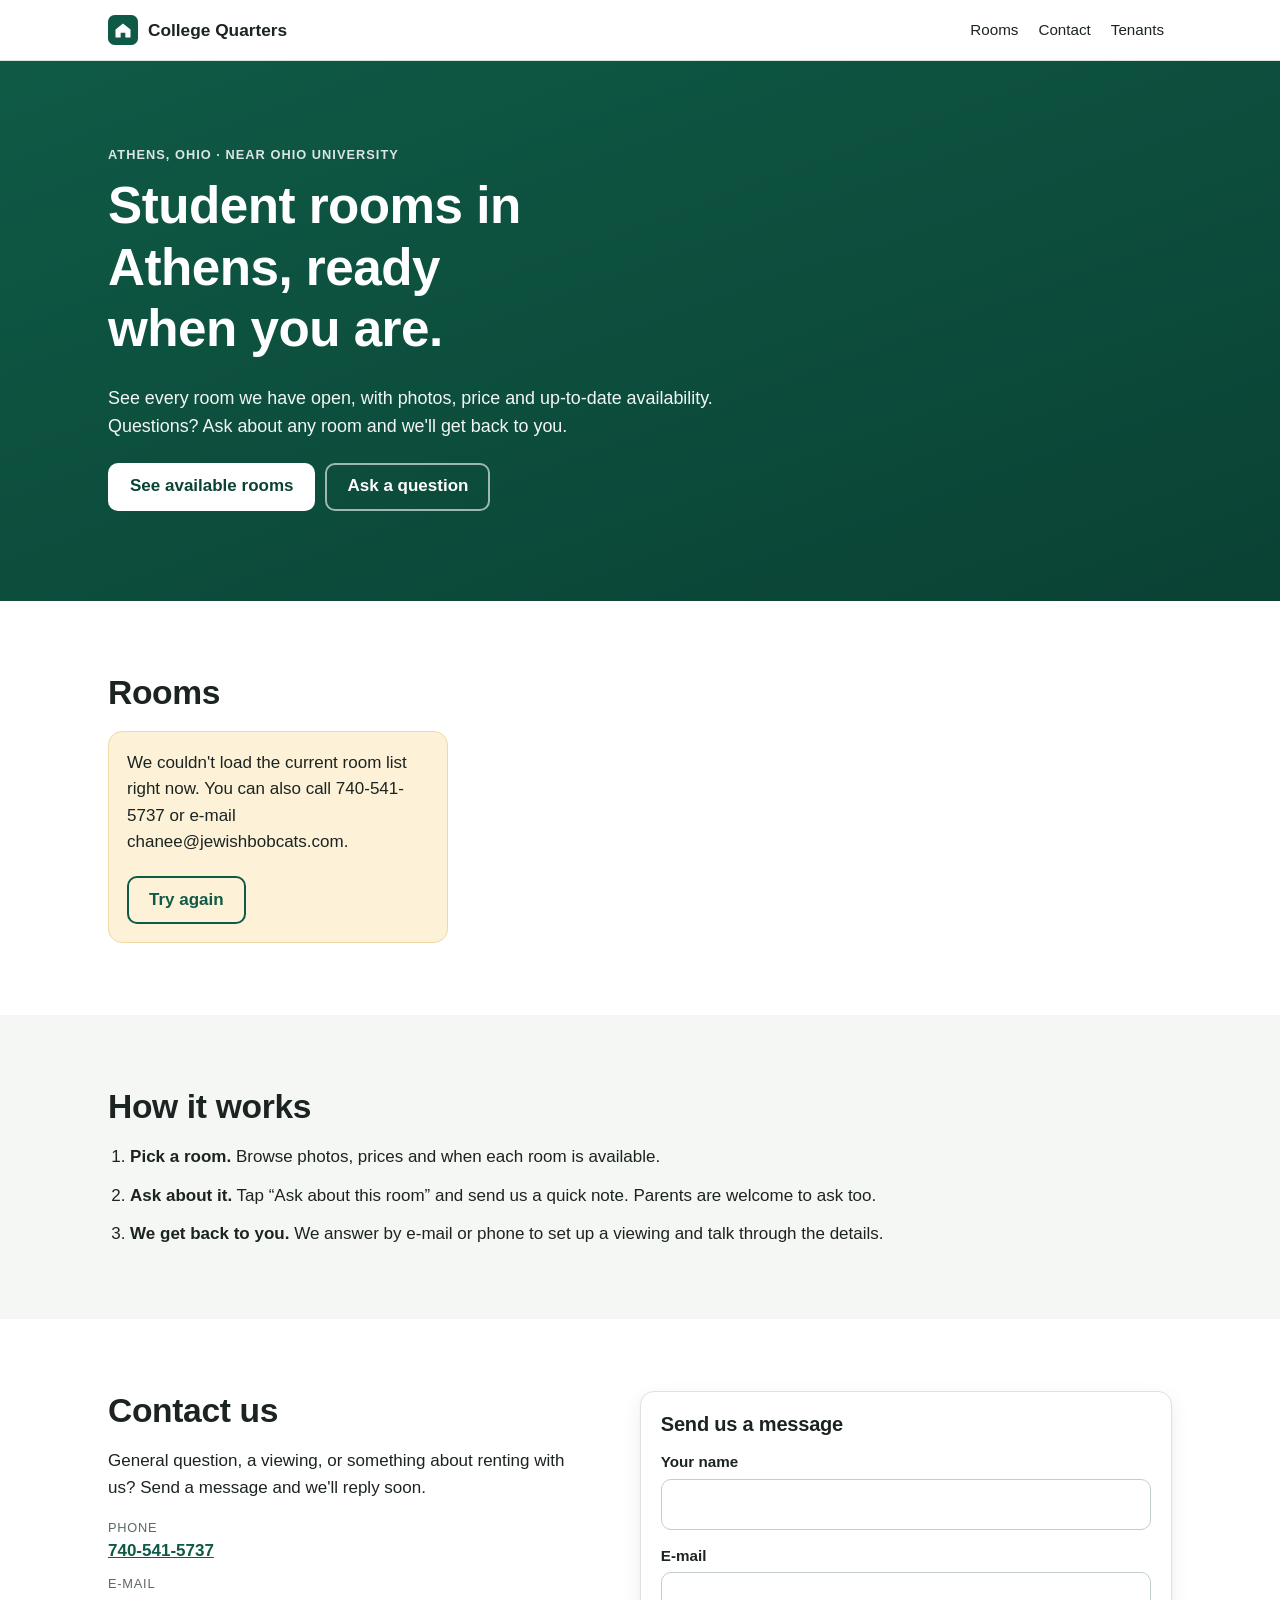
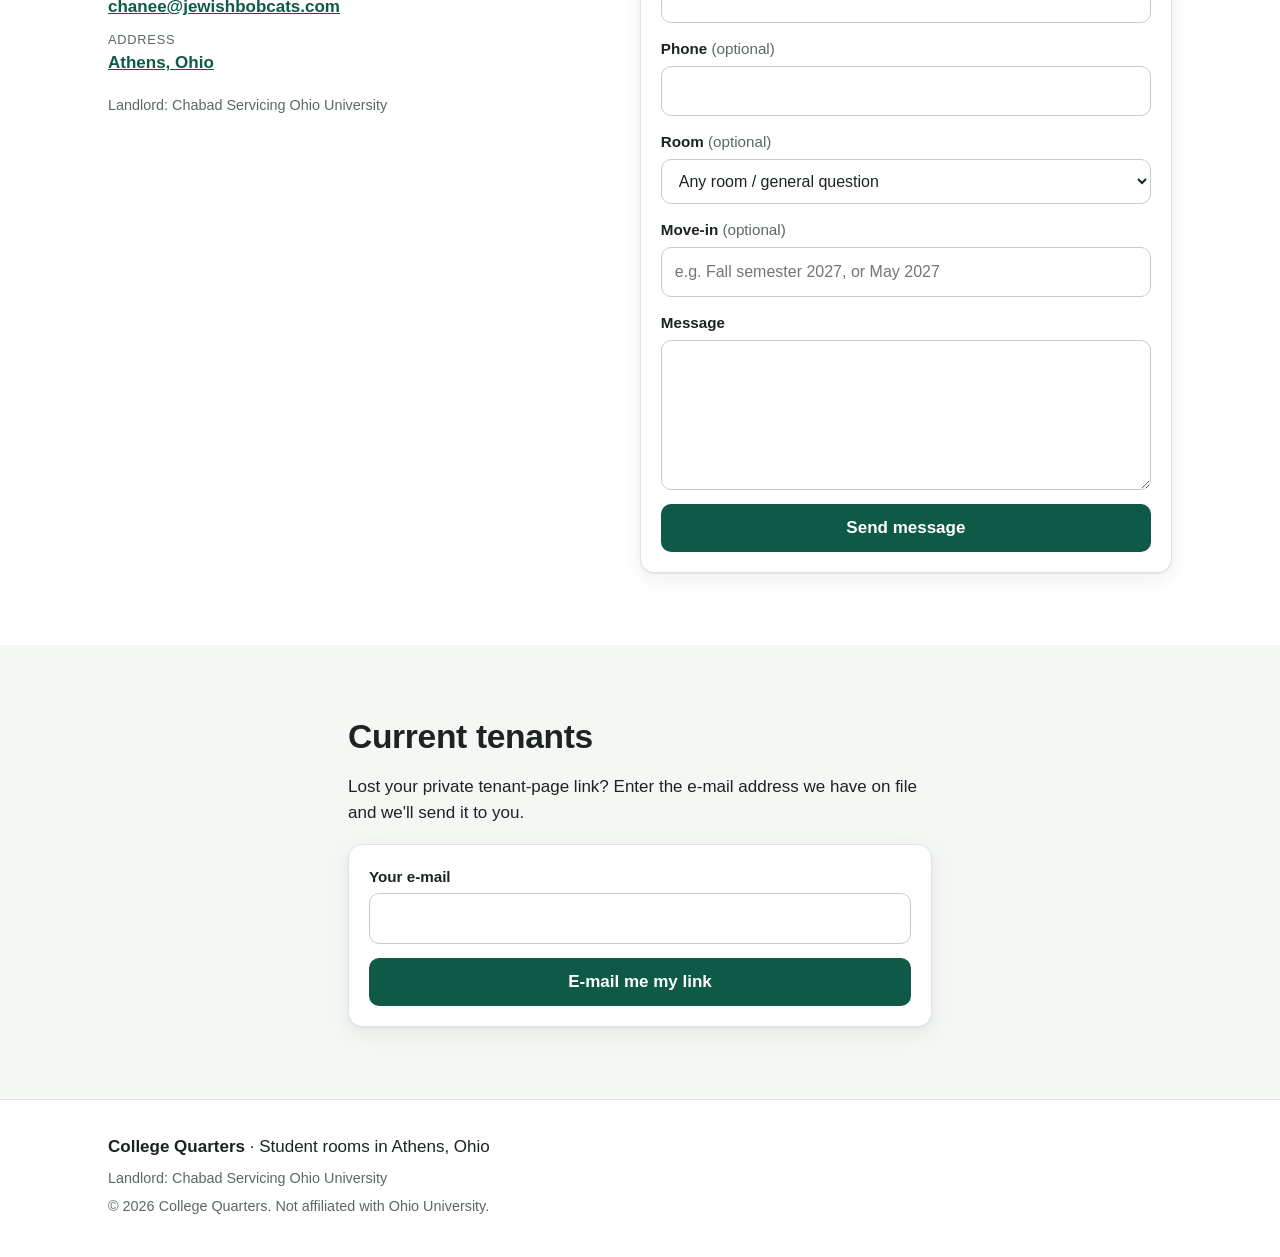
==== index.html @ b3824e3f "Replace 16 room photos with full-size versions (rooms 2, 7, 8, 9) Full-size originals for room 2 pho" ====
<!doctype html>
<html lang="en">
<head>
  <meta charset="utf-8">
  <meta name="viewport" content="width=device-width, initial-scale=1, viewport-fit=cover">
  <!-- All visible text comes from wording.json (keys in data-w / data-w-placeholder / data-w-content).
       See CLAUDE.md before editing any text. -->
  <title data-w="meta.title">College Quarters | Student Rooms for Rent in Athens, Ohio</title>
  <meta name="description" data-w-content="meta.description" content="Student rooms for rent in Athens, Ohio, for Ohio University students. See photos, prices and live availability, and ask about a room in a minute.">
  <link rel="canonical" href="https://collegequarters.net/">
  <meta name="theme-color" content="#0f5a46">

  <!-- Link previews (iMessage, WhatsApp, Facebook, Slack, etc.) -->
  <meta property="og:type" content="website">
  <meta property="og:site_name" data-w-content="site.name" content="College Quarters">
  <meta property="og:title" data-w-content="meta.title" content="College Quarters | Student Rooms for Rent in Athens, Ohio">
  <meta property="og:description" data-w-content="meta.description" content="Student rooms for rent in Athens, Ohio, for Ohio University students. See photos, prices and live availability, and ask about a room in a minute.">
  <meta property="og:url" content="https://collegequarters.net/">
  <meta property="og:image" content="https://collegequarters.net/assets/img/og-image.jpg">
  <meta property="og:image:width" content="1200">
  <meta property="og:image:height" content="630">
  <meta property="og:image:alt" content="College Quarters: student rooms in Athens, Ohio">
  <meta property="og:locale" content="en_US">
  <meta name="twitter:card" content="summary_large_image">
  <meta name="twitter:title" data-w-content="meta.title" content="College Quarters | Student Rooms for Rent in Athens, Ohio">
  <meta name="twitter:description" data-w-content="meta.description" content="Student rooms for rent in Athens, Ohio, for Ohio University students. See photos, prices and live availability, and ask about a room in a minute.">
  <meta name="twitter:image" content="https://collegequarters.net/assets/img/og-image.jpg">

  <link rel="icon" href="assets/img/favicon.svg" type="image/svg+xml">
  <link rel="icon" href="assets/img/favicon-32.png" sizes="32x32" type="image/png">
  <link rel="apple-touch-icon" href="assets/img/apple-touch-icon.png">
  <link rel="preconnect" href="https://script.google.com" crossorigin>
  <link rel="dns-prefetch" href="https://script.googleusercontent.com">
  <link rel="stylesheet" href="assets/css/site.css?v=7">

  <script type="application/ld+json">
  {
    "@context": "https://schema.org",
    "@type": "LodgingBusiness",
    "name": "College Quarters",
    "description": "Student rooms for rent in Athens, Ohio, for Ohio University students. See photos, prices and live availability, and ask about a room in a minute.",
    "url": "https://collegequarters.net/",
    "image": "https://collegequarters.net/assets/img/og-image.jpg",
    "areaServed": "Athens, Ohio",
    "address": { "@type": "PostalAddress", "addressLocality": "Athens", "addressRegion": "OH", "addressCountry": "US" }
  }
  </script>

  <!-- Text the scripts show (messages, buttons on room cards). Same rules as data-w. -->
  <script type="application/json" id="cq-wording">
  {
    "rooms.numberedName": "Room {room}",
    "rooms.priceSuffix": "/ month",
    "rooms.noPhotos": "Photos coming soon",
    "rooms.askButton": "Ask about this room",
    "rooms.none": "All of our rooms are currently taken. Send us a message to hear about the next opening.",
    "rooms.noneButton": "Ask about upcoming openings",
    "rooms.loadError": "We couldn't load the current room list right now.",
    "rooms.tryAgain": "Try again",
    "common.reachUs": "You can also call {phone} or e-mail {email}.",
    "dialog.title": "Ask about {room}",
    "dialog.message": "Hi, I'm interested in {room}. Is it still available, and can I come see it?",
    "form.required": "Please fill in {field}.",
    "form.invalid": "Please enter a valid {field}.",
    "form.sending": "Sending…",
    "form.inquirySent": "Thank you! Your message was sent. We'll get back to you soon.",
    "form.failed": "Sorry, something went wrong. Please try again.",
    "form.offline": "Sorry, we couldn't send that. Please check your connection and try again.",
    "tenants.sent": "Thanks! If that e-mail address belongs to a current tenant, your private link is on its way. Check your inbox (and spam folder) in a few minutes."
  }
  </script>

  <script src="assets/js/config.js?v=7" defer></script>
  <script src="assets/js/photos.js?v=7" defer></script>
  <script src="assets/js/wording.js?v=7" defer></script>
  <script src="assets/js/app.js?v=7" defer></script>
</head>
<body>
  <a class="skip" href="#main" data-w="nav.skip">Skip to content</a>

  <header class="site-header">
    <div class="wrap header-inner">
      <a class="brand" href="#top">
        <svg class="brand-mark" viewBox="0 0 32 32" aria-hidden="true"><rect width="32" height="32" rx="7" fill="currentColor"/><path d="M8 15.5 16 9l8 6.5V24h-5.5v-5h-5v5H8z" fill="#fff"/></svg>
        <span data-w="site.name">College Quarters</span>
      </a>
      <nav class="nav" aria-label="Main">
        <a href="#rooms" data-w="nav.rooms">Rooms</a>
        <a href="#contact" data-w="nav.contact">Contact</a>
        <a href="#tenants" data-w="nav.tenants">Tenants</a>
      </nav>
    </div>
  </header>

  <main id="main">
    <section class="hero" id="top">
      <div class="wrap">
        <p class="eyebrow" data-w="hero.eyebrow">Athens, Ohio · Near Ohio University</p>
        <h1 data-w="hero.title">Student rooms in Athens, ready when you are.</h1>
        <p class="lead" data-w="hero.lead">See every room we have open, with photos, price and up-to-date availability. Questions? Ask about any room and we'll get back to you.</p>
        <div class="hero-actions">
          <a class="btn btn-primary" href="#rooms" data-w="hero.roomsButton">See available rooms</a>
          <a class="btn btn-ghost" href="#contact" data-w="hero.contactButton">Ask a question</a>
        </div>
      </div>
    </section>

    <section class="section" id="rooms" aria-labelledby="rooms-title">
      <div class="wrap">
        <div class="section-head">
          <h2 id="rooms-title" data-w="rooms.title">Rooms</h2>
        </div>

        <div id="rooms-status" class="status" role="status" aria-live="polite">
          <div class="skeleton-card" aria-hidden="true"></div>
          <div class="skeleton-card" aria-hidden="true"></div>
        </div>
        <div id="rooms-list" class="rooms"></div>

        <noscript>
          <p class="notice" data-w="rooms.noscript">Please turn on JavaScript to see our rooms and live availability, or contact us using the details below.</p>
        </noscript>
      </div>
    </section>

    <section class="section section-alt" aria-labelledby="how-title">
      <div class="wrap">
        <h2 id="how-title" data-w="how.title">How it works</h2>
        <ol class="steps">
          <li><strong data-w="how.step1.title">Pick a room.</strong> <span data-w="how.step1.text">Browse photos, prices and when each room is available.</span></li>
          <li><strong data-w="how.step2.title">Ask about it.</strong> <span data-w="how.step2.text">Tap “Ask about this room” and send us a quick note. Parents are welcome to ask too.</span></li>
          <li><strong data-w="how.step3.title">We get back to you.</strong> <span data-w="how.step3.text">We answer by e-mail or phone to set up a viewing and talk through the details.</span></li>
        </ol>
      </div>
    </section>

    <section class="section" id="contact" aria-labelledby="contact-title">
      <div class="wrap two-col">
        <div>
          <h2 id="contact-title" data-w="contact.title">Contact us</h2>
          <p data-w="contact.intro">General question, a viewing, or something about renting with us? Send a message and we'll reply soon.</p>
          <ul class="contact-list" id="contact-list">
            <li data-contact="phone" hidden><span class="label" data-w="contact.phoneLabel">Phone</span> <a href="#"></a></li>
            <li data-contact="email" hidden><span class="label" data-w="contact.emailLabel">E-mail</span> <a href="#"></a></li>
            <li data-contact="address" hidden><span class="label" data-w="contact.addressLabel">Address</span> <a href="#" target="_blank" rel="noopener"></a></li>
          </ul>
          <p class="muted small" data-contact="landlord-line"><span data-w="contact.landlordLabel">Landlord:</span> <span data-contact="landlord">Chabad Servicing Ohio University</span></p>
        </div>

        <form class="card form" id="contact-form" data-form="inquiry" novalidate>
          <h3 data-w="contact.formTitle">Send us a message</h3>
          <div class="field">
            <label for="c-name"><span data-w="form.nameLabel">Your name</span></label>
            <input id="c-name" name="name" type="text" autocomplete="name" required maxlength="100">
          </div>
          <div class="field">
            <label for="c-email"><span data-w="form.emailLabel">E-mail</span></label>
            <input id="c-email" name="email" type="email" autocomplete="email" inputmode="email" required maxlength="200">
          </div>
          <div class="field">
            <label for="c-phone"><span data-w="form.phoneLabel">Phone</span> <span class="opt" data-w="form.optional">(optional)</span></label>
            <input id="c-phone" name="phone" type="tel" autocomplete="tel" inputmode="tel" maxlength="40">
          </div>
          <div class="field">
            <label for="c-room"><span data-w="contact.roomLabel">Room</span> <span class="opt" data-w="form.optional">(optional)</span></label>
            <select id="c-room" name="room">
              <option value="" data-w="contact.anyRoom">Any room / general question</option>
            </select>
          </div>
          <div class="field">
            <label for="c-movein"><span data-w="form.moveInLabel">Move-in</span> <span class="opt" data-w="form.optional">(optional)</span></label>
            <input id="c-movein" name="moveIn" type="text" data-w-placeholder="form.moveInPlaceholder" placeholder="e.g. Fall semester 2027, or May 2027" maxlength="100">
          </div>
          <div class="field">
            <label for="c-message"><span data-w="form.messageLabel">Message</span></label>
            <textarea id="c-message" name="message" rows="5" required maxlength="3000"></textarea>
          </div>
          <div class="hp" aria-hidden="true">
            <label for="c-website">Leave this empty</label>
            <input id="c-website" name="website" type="text" tabindex="-1" autocomplete="off">
          </div>
          <button class="btn btn-primary btn-block" type="submit" data-w="contact.sendButton">Send message</button>
          <p class="form-msg" role="status" aria-live="polite"></p>
        </form>
      </div>
    </section>

    <section class="section section-alt" id="tenants" aria-labelledby="tenants-title">
      <div class="wrap narrow">
        <h2 id="tenants-title" data-w="tenants.title">Current tenants</h2>
        <p data-w="tenants.intro">Lost your private tenant-page link? Enter the e-mail address we have on file and we'll send it to you.</p>
        <form class="card form" id="mylink-form" data-form="mylink" novalidate>
          <div class="field">
            <label for="t-email"><span data-w="tenants.emailLabel">Your e-mail</span></label>
            <input id="t-email" name="email" type="email" autocomplete="email" inputmode="email" required maxlength="200">
          </div>
          <button class="btn btn-primary btn-block" type="submit" data-w="tenants.sendButton">E-mail me my link</button>
          <p class="form-msg" role="status" aria-live="polite"></p>
        </form>
      </div>
    </section>
  </main>

  <footer class="site-footer">
    <div class="wrap">
      <p><strong data-w="footer.name">College Quarters</strong> · <span data-w="footer.tagline">Student rooms in Athens, Ohio</span></p>
      <p class="muted small" data-contact="landlord-line"><span data-w="footer.landlordLabel">Landlord:</span> <span data-contact="landlord">Chabad Servicing Ohio University</span></p>
      <p class="muted small">© <span id="year">2026</span> <span data-w="footer.copyright">College Quarters. Not affiliated with Ohio University.</span></p>
    </div>
  </footer>

  <!-- "Ask about this room" pop-up -->
  <dialog class="modal" id="room-dialog" aria-labelledby="room-dialog-title">
    <form class="form" id="room-form" data-form="inquiry" novalidate>
      <div class="modal-head">
        <h3 id="room-dialog-title"></h3>
        <button class="icon-btn" type="button" data-close aria-label="Close">&times;</button>
      </div>
      <input type="hidden" name="room">
      <div class="field">
        <label for="r-name"><span data-w="form.nameLabel">Your name</span></label>
        <input id="r-name" name="name" type="text" autocomplete="name" required maxlength="100">
      </div>
      <div class="field">
        <label for="r-email"><span data-w="form.emailLabel">E-mail</span></label>
        <input id="r-email" name="email" type="email" autocomplete="email" inputmode="email" required maxlength="200">
      </div>
      <div class="field">
        <label for="r-phone"><span data-w="form.phoneLabel">Phone</span> <span class="opt" data-w="form.optional">(optional)</span></label>
        <input id="r-phone" name="phone" type="tel" autocomplete="tel" inputmode="tel" maxlength="40">
      </div>
      <div class="field">
        <label for="r-movein"><span data-w="form.moveInLabel">Move-in</span> <span class="opt" data-w="form.optional">(optional)</span></label>
        <input id="r-movein" name="moveIn" type="text" data-w-placeholder="form.moveInPlaceholder" placeholder="e.g. Fall semester 2027, or May 2027" maxlength="100">
      </div>
      <div class="field">
        <label for="r-message"><span data-w="form.messageLabel">Message</span></label>
        <textarea id="r-message" name="message" rows="4" required maxlength="3000"></textarea>
      </div>
      <div class="hp" aria-hidden="true">
        <label for="r-website">Leave this empty</label>
        <input id="r-website" name="website" type="text" tabindex="-1" autocomplete="off">
      </div>
      <button class="btn btn-primary btn-block" type="submit" data-w="dialog.sendButton">Send question</button>
      <p class="form-msg" role="status" aria-live="polite"></p>
    </form>
  </dialog>

  <!-- Full-size photo viewer -->
  <dialog class="lightbox" id="lightbox" aria-label="Photo viewer">
    <button class="icon-btn lb-close" type="button" data-close aria-label="Close">&times;</button>
    <button class="icon-btn lb-prev" type="button" aria-label="Previous photo">&lsaquo;</button>
    <img alt="" id="lightbox-img">
    <button class="icon-btn lb-next" type="button" aria-label="Next photo">&rsaquo;</button>
    <p class="lb-count" id="lightbox-count"></p>
  </dialog>
</body>
</html>
---- assets/css/site.css ----
/* College Quarters — mobile-first styles */

:root {
  --green: #0f5a46;
  --green-dark: #0a4234;
  --green-soft: #e6f1ec;
  --ink: #1b2420;
  --muted: #5b6863;
  --line: #dde4e0;
  --bg: #ffffff;
  --bg-alt: #f5f7f5;
  --amber: #8a5a00;
  --amber-soft: #fdf1d8;
  --red: #b42318;
  --radius: 14px;
  --shadow: 0 1px 2px rgba(16, 24, 20, .06), 0 6px 20px rgba(16, 24, 20, .07);
  --font: -apple-system, BlinkMacSystemFont, "Segoe UI", Roboto, "Helvetica Neue", Arial, sans-serif;
}

*, *::before, *::after { box-sizing: border-box; }
html { -webkit-text-size-adjust: 100%; scroll-behavior: smooth; scroll-padding-top: 72px; }
html.no-scroll { overflow: hidden; }
body { margin: 0; font-family: var(--font); font-size: 17px; line-height: 1.55; color: var(--ink); background: var(--bg); }
img { max-width: 100%; display: block; }
a { color: var(--green); }
h1, h2, h3 { line-height: 1.2; margin: 0 0 .5em; letter-spacing: -.01em; }
h1 { font-size: clamp(2rem, 7vw, 3.2rem); }
h2 { font-size: clamp(1.6rem, 5vw, 2.1rem); }
h3 { font-size: 1.25rem; }
p { margin: 0 0 1em; }

.wrap { width: 100%; max-width: 1100px; margin: 0 auto; padding: 0 18px; }
.narrow { max-width: 620px; }
.muted { color: var(--muted); }
.small { font-size: .9rem; }
.sr-only { position: absolute; width: 1px; height: 1px; overflow: hidden; clip: rect(0 0 0 0); white-space: nowrap; }
/* Wording can contain line breaks; show them. */
[data-w], .form-msg, .notice p, .gallery-empty span, .modal-head h3, .btn { white-space: pre-line; }
.skip { position: absolute; left: -999px; top: 8px; background: #fff; padding: 8px 12px; z-index: 100; }
.skip:focus { left: 8px; }
:focus-visible { outline: 3px solid #2f8f6f; outline-offset: 2px; }

/* Header */
.site-header { position: sticky; top: 0; z-index: 20; background: rgba(255,255,255,.94); backdrop-filter: saturate(1.4) blur(8px); border-bottom: 1px solid var(--line); }
.header-inner { display: flex; align-items: center; justify-content: space-between; height: 60px; gap: 12px; }
.brand { display: flex; align-items: center; gap: 10px; text-decoration: none; color: var(--ink); font-weight: 700; font-size: 1.08rem; white-space: nowrap; }
.brand-mark { width: 30px; height: 30px; color: var(--green); flex: none; }
.nav { display: flex; gap: 4px; }
.nav a { text-decoration: none; color: var(--ink); font-size: .95rem; padding: 8px 8px; border-radius: 8px; }
.nav a:hover { background: var(--green-soft); }

/* Hero */
.hero { background: linear-gradient(160deg, var(--green) 0%, var(--green-dark) 100%); color: #fff; padding: 56px 0 60px; }
.hero .eyebrow { text-transform: uppercase; letter-spacing: .08em; font-size: .8rem; font-weight: 600; opacity: .85; margin-bottom: .8em; }
.hero h1 { max-width: 16ch; }
.hero .lead { font-size: 1.12rem; max-width: 38em; opacity: .95; }
.hero-actions { display: flex; flex-wrap: wrap; gap: 10px; margin-top: 22px; }
.hero .btn-ghost { color: #fff; border-color: rgba(255,255,255,.6); }
.hero .btn-ghost:hover { background: rgba(255,255,255,.12); }
.hero .btn-primary { background: #fff; color: var(--green-dark); }
.hero .btn-primary:hover { background: var(--green-soft); }

/* Buttons */
.btn { display: inline-flex; align-items: center; justify-content: center; min-height: 48px; padding: 0 20px; border-radius: 10px; border: 2px solid transparent; font: inherit; font-weight: 600; text-decoration: none; cursor: pointer; transition: background .15s; }
.btn-primary { background: var(--green); color: #fff; }
.btn-primary:hover { background: var(--green-dark); }
.btn-primary:disabled { opacity: .65; cursor: progress; }
.btn-ghost { background: transparent; color: var(--green); border-color: var(--green); }
.btn-block { width: 100%; }

/* Sections */
.section { padding: 52px 0; }
.section-alt { background: var(--bg-alt); }
.section-head { display: flex; flex-wrap: wrap; align-items: baseline; justify-content: space-between; gap: 4px 16px; margin-bottom: 18px; }
.section-head h2 { margin: 0; }

.card { background: #fff; border: 1px solid var(--line); border-radius: var(--radius); box-shadow: var(--shadow); }
.notice { background: var(--amber-soft); border: 1px solid #f1d9a6; border-radius: var(--radius); padding: 18px; }
.notice p:last-child { margin-bottom: 0; }
.notice .btn { margin-top: 4px; }

/* Rooms */
.rooms { display: grid; gap: 22px; grid-template-columns: 1fr; }
.status { display: grid; gap: 22px; }
.status[hidden] { display: none; }
.skeleton-card { height: 360px; border-radius: var(--radius); background: linear-gradient(90deg, #eef1ef 25%, #f6f8f7 50%, #eef1ef 75%); background-size: 200% 100%; animation: shimmer 1.3s infinite linear; }
@keyframes shimmer { to { background-position: -200% 0; } }
@media (prefers-reduced-motion: reduce) { .skeleton-card { animation: none; } html { scroll-behavior: auto; } }

.room { overflow: hidden; display: flex; flex-direction: column; scroll-margin-top: 76px; }
.room-body { padding: 18px; display: flex; flex-direction: column; gap: 10px; flex: 1; }
.room-top { display: flex; align-items: baseline; justify-content: space-between; gap: 12px; flex-wrap: wrap; }
.room-top h3 { margin: 0; }
.price { margin: 0; font-weight: 700; font-size: 1.15rem; color: var(--green-dark); }
.desc { white-space: pre-line; color: #33403b; margin: 0; flex: 1; }
.room .btn { margin-top: 6px; }
.badge { align-self: flex-start; display: inline-flex; align-items: center; gap: 6px; padding: 4px 11px; border-radius: 999px; font-size: .88rem; font-weight: 600; }
.badge::before { content: ""; width: 8px; height: 8px; border-radius: 50%; background: currentColor; }
.badge-now { background: var(--green-soft); color: #136b4f; }
.badge-later { background: var(--amber-soft); color: var(--amber); }

/* Gallery */
.gallery { position: relative; background: #e9eeeb; aspect-ratio: 4 / 3; overflow: hidden; }
.gallery-empty { display: flex; align-items: center; justify-content: center; color: var(--muted); font-size: .95rem; }
.gallery-track { display: flex; height: 100%; overflow-x: auto; scroll-snap-type: x mandatory; scrollbar-width: none; overscroll-behavior-x: contain; }
.gallery-track::-webkit-scrollbar { display: none; }
.slide { flex: 0 0 100%; height: 100%; padding: 0; border: 0; background: none; scroll-snap-align: start; cursor: zoom-in; }
.slide img { width: 100%; height: 100%; object-fit: cover; }
.gallery-nav { position: absolute; top: 50%; transform: translateY(-50%); width: 40px; height: 40px; border-radius: 50%; border: 0; background: rgba(255,255,255,.9); color: var(--ink); font-size: 1.6rem; line-height: 1; cursor: pointer; display: none; box-shadow: var(--shadow); }
.gallery-nav.prev { left: 10px; }
.gallery-nav.next { right: 10px; }
.gallery-count { position: absolute; right: 10px; bottom: 10px; background: rgba(0,0,0,.6); color: #fff; font-size: .8rem; padding: 2px 9px; border-radius: 999px; pointer-events: none; }
@media (hover: hover) { .gallery-nav { display: block; } }

/* Steps */
.steps { margin: 0; padding-left: 1.3em; display: grid; gap: 12px; max-width: 46em; }

/* Contact */
.two-col { display: grid; gap: 28px; }
.contact-list { list-style: none; padding: 0; margin: 0 0 1em; display: grid; gap: 10px; }
.contact-list .label { display: block; font-size: .8rem; text-transform: uppercase; letter-spacing: .06em; color: var(--muted); }
.contact-list a { font-weight: 600; word-break: break-word; }

/* Forms */
.form { padding: 20px; display: grid; gap: 14px; }
.form h3 { margin: 0; }
.field { display: grid; gap: 5px; }
.field label { font-weight: 600; font-size: .95rem; }
.opt { font-weight: 400; color: var(--muted); }
input, select, textarea { font: inherit; font-size: 16px; color: var(--ink); width: 100%; padding: 12px 13px; border: 1px solid #c4cec9; border-radius: 10px; background: #fff; }
textarea { resize: vertical; min-height: 110px; }
input:focus, select:focus, textarea:focus { outline: none; border-color: var(--green); box-shadow: 0 0 0 3px rgba(15, 90, 70, .18); }
[aria-invalid="true"] { border-color: var(--red); }
.hp { position: absolute !important; left: -10000px; width: 1px; height: 1px; overflow: hidden; }
.form-msg { margin: 0; font-weight: 600; min-height: 0; }
.form-msg:empty { display: none; }
.form-msg.is-ok { color: #136b4f; background: var(--green-soft); padding: 12px 14px; border-radius: 10px; }
.form-msg.is-error { color: var(--red); background: #fdecea; padding: 12px 14px; border-radius: 10px; }

/* Dialogs */
dialog { border: 0; padding: 0; color: var(--ink); }
dialog::backdrop { background: rgba(10, 20, 16, .62); }
.modal { width: min(560px, calc(100% - 20px)); max-height: calc(100% - 20px); border-radius: var(--radius); overflow: auto; }
.modal .form { padding: 20px; }
.modal-head { display: flex; align-items: center; justify-content: space-between; gap: 10px; }
.modal-head h3 { margin: 0; }
.icon-btn { width: 44px; height: 44px; border-radius: 50%; border: 0; background: var(--bg-alt); color: var(--ink); font-size: 1.7rem; line-height: 1; cursor: pointer; flex: none; }
.icon-btn:hover { background: var(--line); }

.lightbox { width: 100%; height: 100%; max-width: 100%; max-height: 100%; background: #050a08; color: #fff; }
.lightbox[open] { display: flex; align-items: center; justify-content: center; }
/* Every photo fills the viewer (same size on screen whatever the file size). */
.lightbox img { width: 100%; height: 100%; object-fit: contain; }
.lightbox .icon-btn { position: absolute; background: rgba(255,255,255,.14); color: #fff; }
.lightbox .icon-btn:hover { background: rgba(255,255,255,.28); }
.lightbox .icon-btn[hidden] { display: none; }
.lb-close { top: 12px; right: 12px; }
.lb-prev { left: 10px; top: 50%; transform: translateY(-50%); }
.lb-next { right: 10px; top: 50%; transform: translateY(-50%); }
.lb-count { position: absolute; bottom: 14px; left: 0; right: 0; text-align: center; margin: 0; font-size: .9rem; opacity: .8; }

/* Footer */
.site-footer { padding: 34px 0 calc(34px + env(safe-area-inset-bottom)); border-top: 1px solid var(--line); }
.site-footer p { margin: 0 0 .4em; }

/* Larger screens */
@media (max-width: 460px) {
  .wrap { padding: 0 16px; }
  .header-inner { gap: 6px; }
  .brand { gap: 7px; font-size: 1rem; }
  .brand-mark { width: 26px; height: 26px; }
  .nav { gap: 0; }
  .nav a { padding: 8px 6px; font-size: .88rem; }
}
@media (max-width: 380px) {
  .brand { font-size: .92rem; gap: 6px; }
  .brand-mark { width: 24px; height: 24px; }
  .nav a { padding: 8px 4px; font-size: .82rem; }
}
@media (max-width: 345px) {
  .brand span { display: none; }
}
@media (min-width: 700px) {
  .rooms, .status { grid-template-columns: repeat(2, 1fr); }
  .hero { padding: 84px 0 90px; }
  .section { padding: 72px 0; }
}
@media (min-width: 900px) {
  .two-col { grid-template-columns: 1fr 1.1fr; gap: 48px; align-items: start; }
}
@media (min-width: 1000px) {
  .rooms { grid-template-columns: repeat(3, 1fr); }
  .status { grid-template-columns: repeat(3, 1fr); }
}
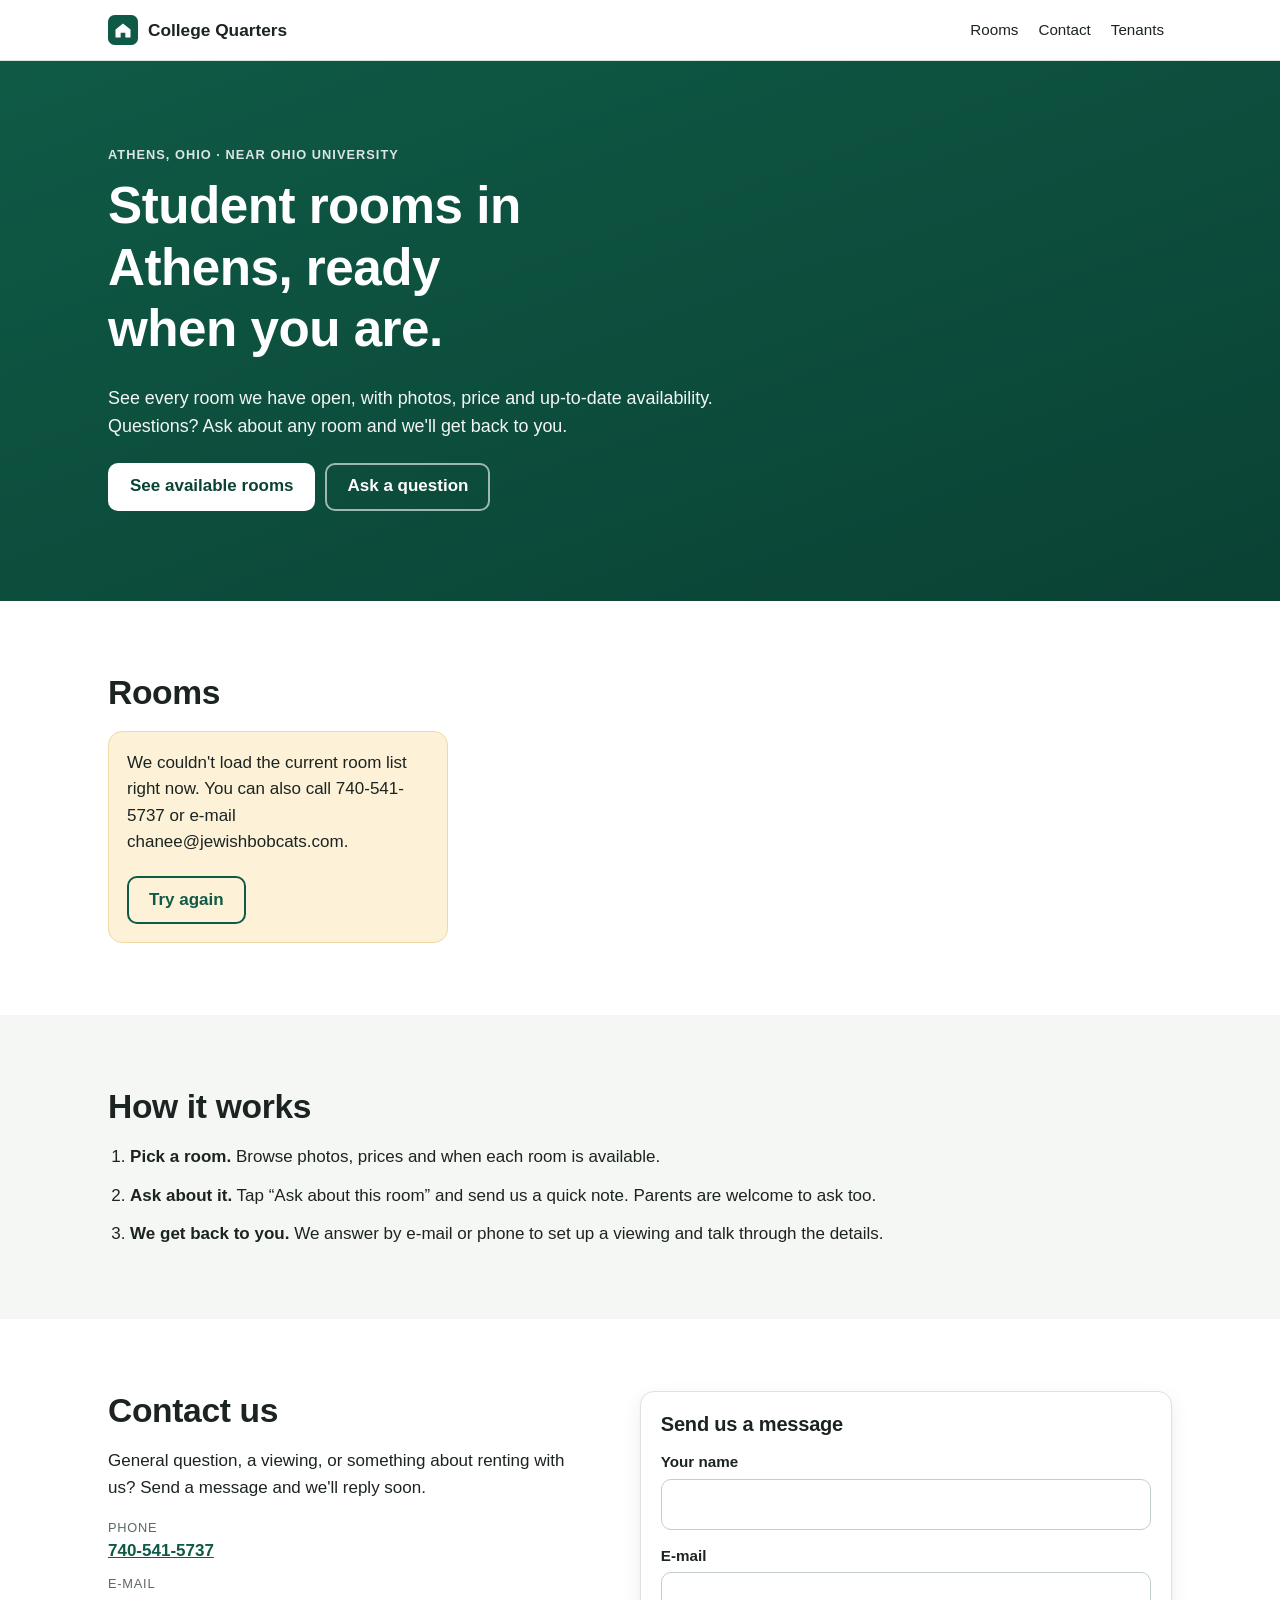
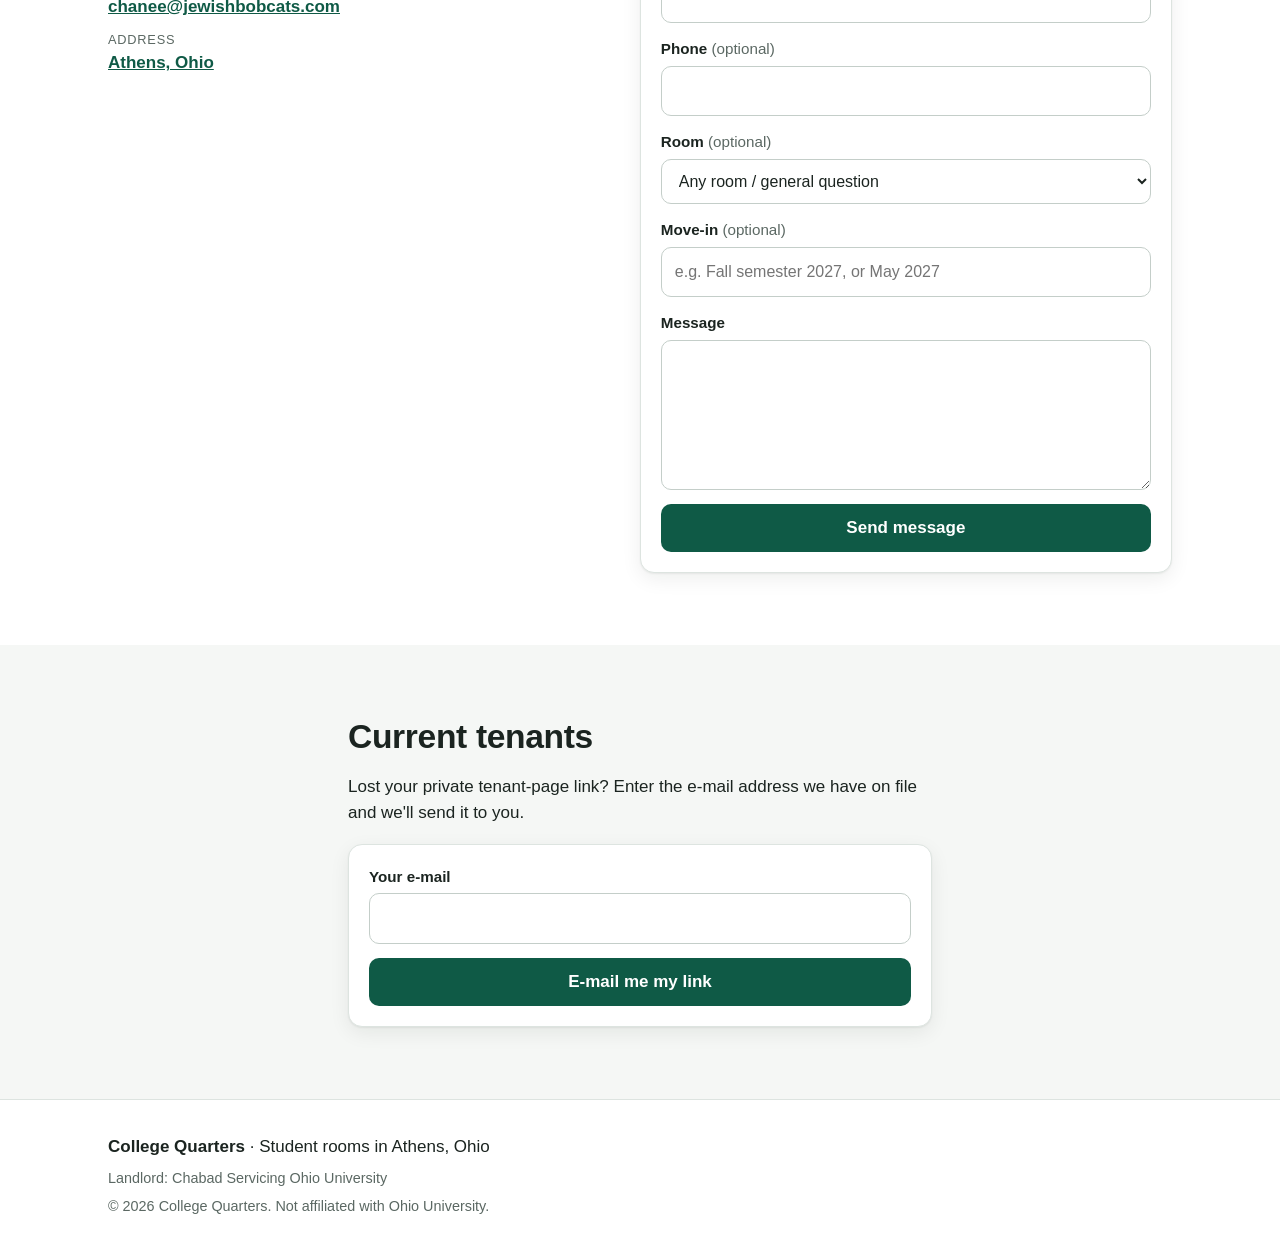
==== commit 4c580d8e: "Update index.html" ====
--- a/index.html
+++ b/index.html
@@ -31,7 +31,7 @@
   <link rel="apple-touch-icon" href="assets/img/apple-touch-icon.png">
   <link rel="preconnect" href="https://script.google.com" crossorigin>
   <link rel="dns-prefetch" href="https://script.googleusercontent.com">
-  <link rel="stylesheet" href="assets/css/site.css?v=7">
+  <link rel="stylesheet" href="assets/css/site.css?v=10">
 
   <script type="application/ld+json">
   {
@@ -70,10 +70,10 @@
   }
   </script>
 
-  <script src="assets/js/config.js?v=7" defer></script>
-  <script src="assets/js/photos.js?v=7" defer></script>
-  <script src="assets/js/wording.js?v=7" defer></script>
-  <script src="assets/js/app.js?v=7" defer></script>
+  <script src="assets/js/config.js?v=10" defer></script>
+  <script src="assets/js/photos.js?v=10" defer></script>
+  <script src="assets/js/wording.js?v=10" defer></script>
+  <script src="assets/js/app.js?v=10" defer></script>
 </head>
 <body>
   <a class="skip" href="#main" data-w="nav.skip">Skip to content</a>
@@ -144,7 +144,6 @@
             <li data-contact="email" hidden><span class="label" data-w="contact.emailLabel">E-mail</span> <a href="#"></a></li>
             <li data-contact="address" hidden><span class="label" data-w="contact.addressLabel">Address</span> <a href="#" target="_blank" rel="noopener"></a></li>
           </ul>
-          <p class="muted small" data-contact="landlord-line"><span data-w="contact.landlordLabel">Landlord:</span> <span data-contact="landlord">Chabad Servicing Ohio University</span></p>
         </div>
 
         <form class="card form" id="contact-form" data-form="inquiry" novalidate>
--- a/assets/css/site.css
+++ b/assets/css/site.css
@@ -111,6 +111,7 @@
 .gallery-nav.next { right: 10px; }
 .gallery-count { position: absolute; right: 10px; bottom: 10px; background: rgba(0,0,0,.6); color: #fff; font-size: .8rem; padding: 2px 9px; border-radius: 999px; pointer-events: none; }
 @media (hover: hover) { .gallery-nav { display: block; } }
+.gallery-nav[hidden], .gallery-count[hidden] { display: none !important; }
 
 /* Steps */
 .steps { margin: 0; padding-left: 1.3em; display: grid; gap: 12px; max-width: 46em; }
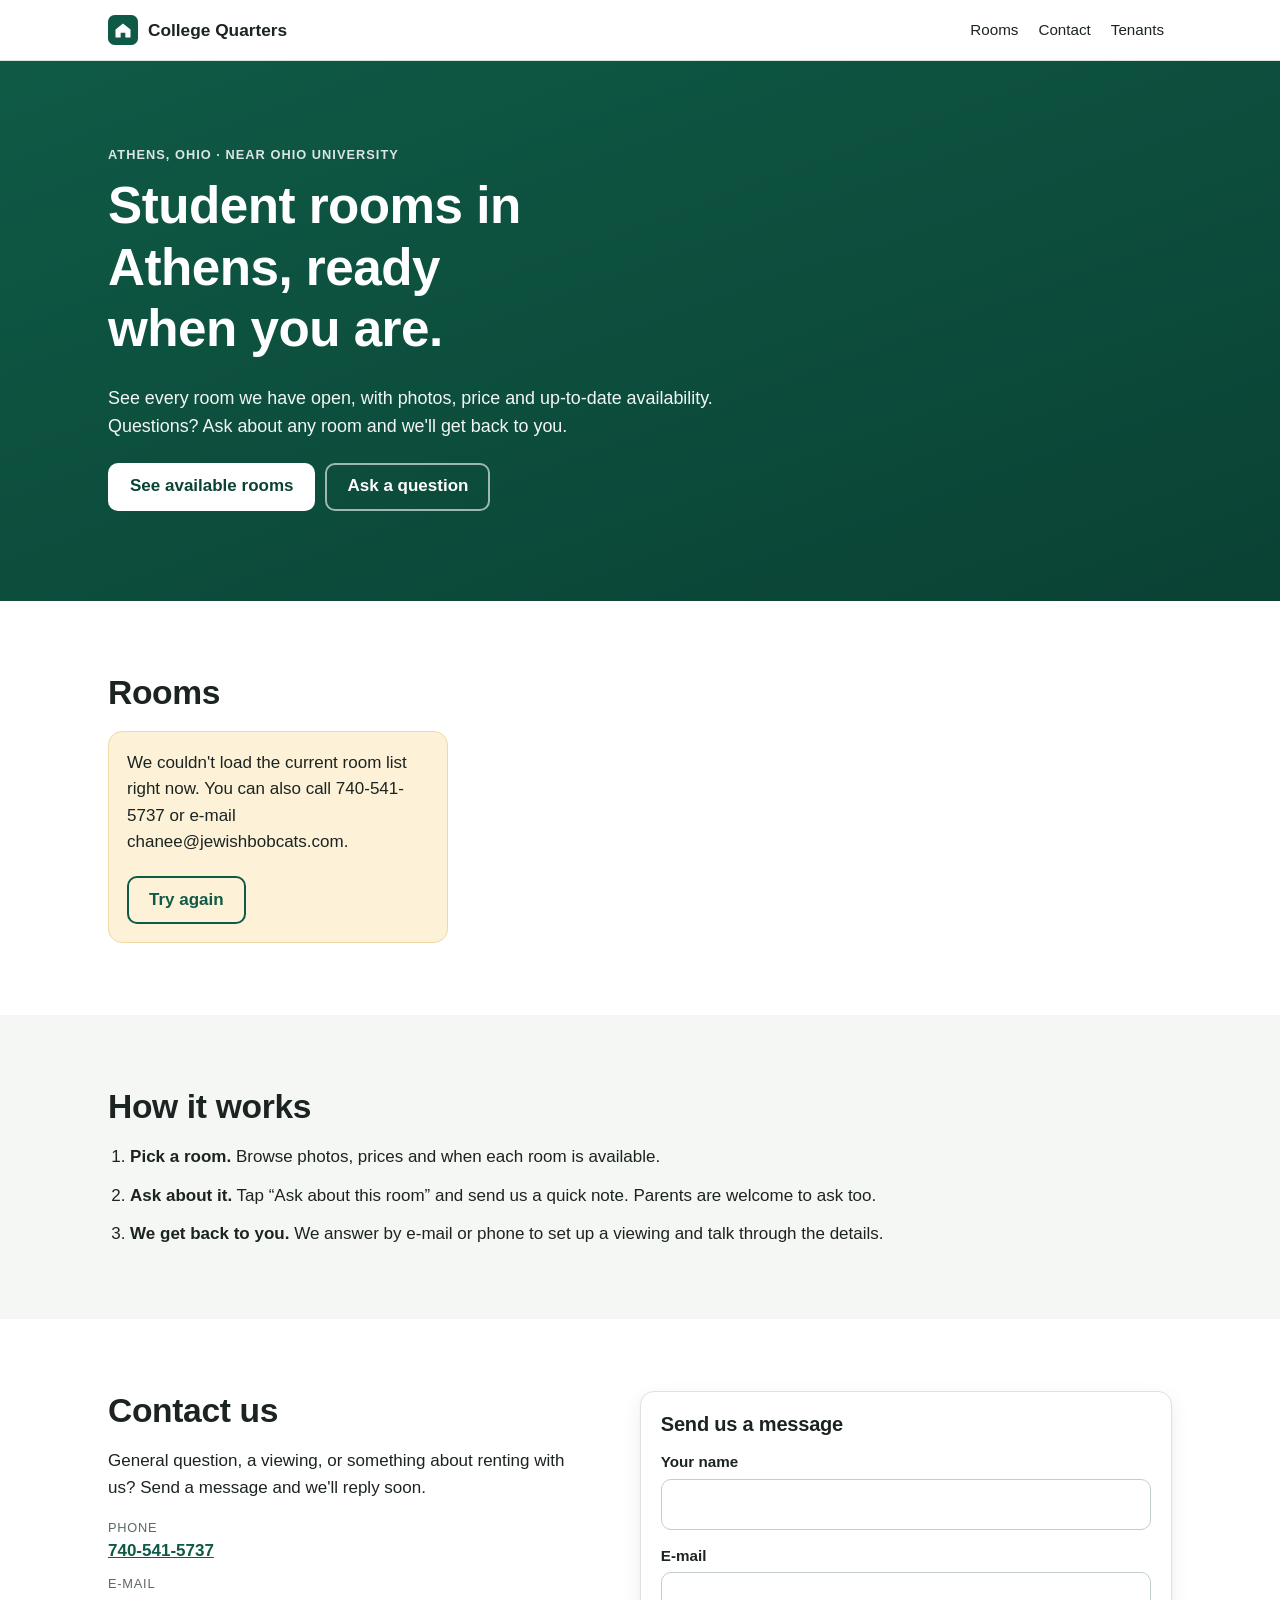
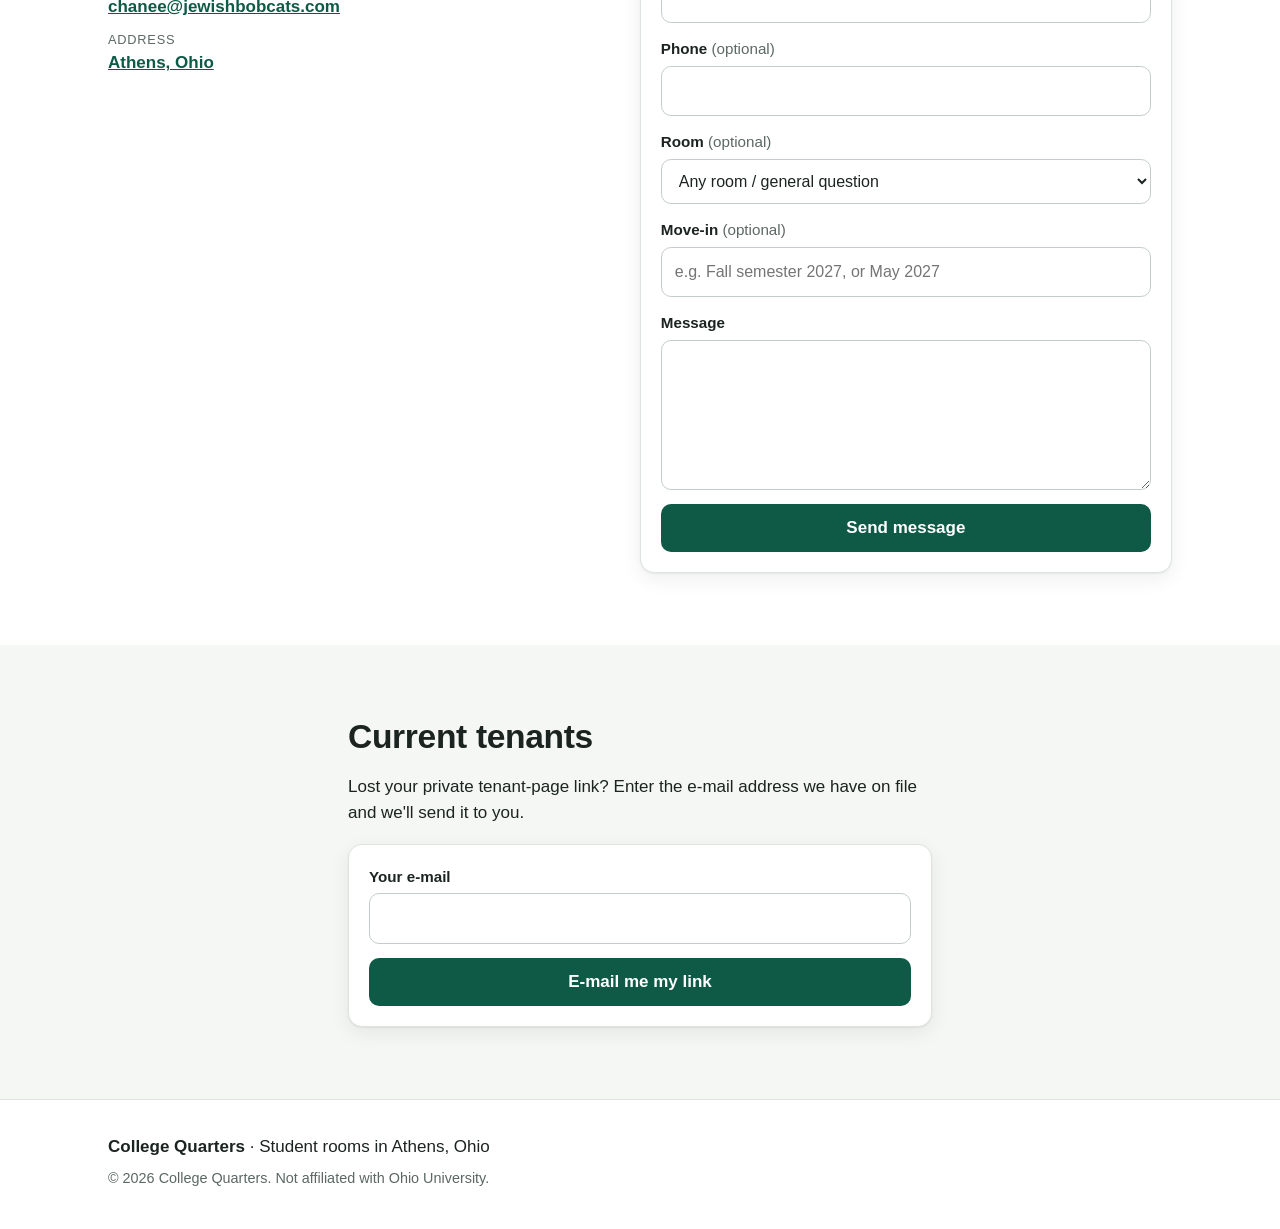
==== commit 6cab1094: "Remove the landlord line from the footer Co-Authored-By: Claude Opus 5.5 <noreply@anthropic.com> Cla" ====
--- a/index.html
+++ b/index.html
@@ -203,7 +203,6 @@
   <footer class="site-footer">
     <div class="wrap">
       <p><strong data-w="footer.name">College Quarters</strong> · <span data-w="footer.tagline">Student rooms in Athens, Ohio</span></p>
-      <p class="muted small" data-contact="landlord-line"><span data-w="footer.landlordLabel">Landlord:</span> <span data-contact="landlord">Chabad Servicing Ohio University</span></p>
       <p class="muted small">© <span id="year">2026</span> <span data-w="footer.copyright">College Quarters. Not affiliated with Ohio University.</span></p>
     </div>
   </footer>
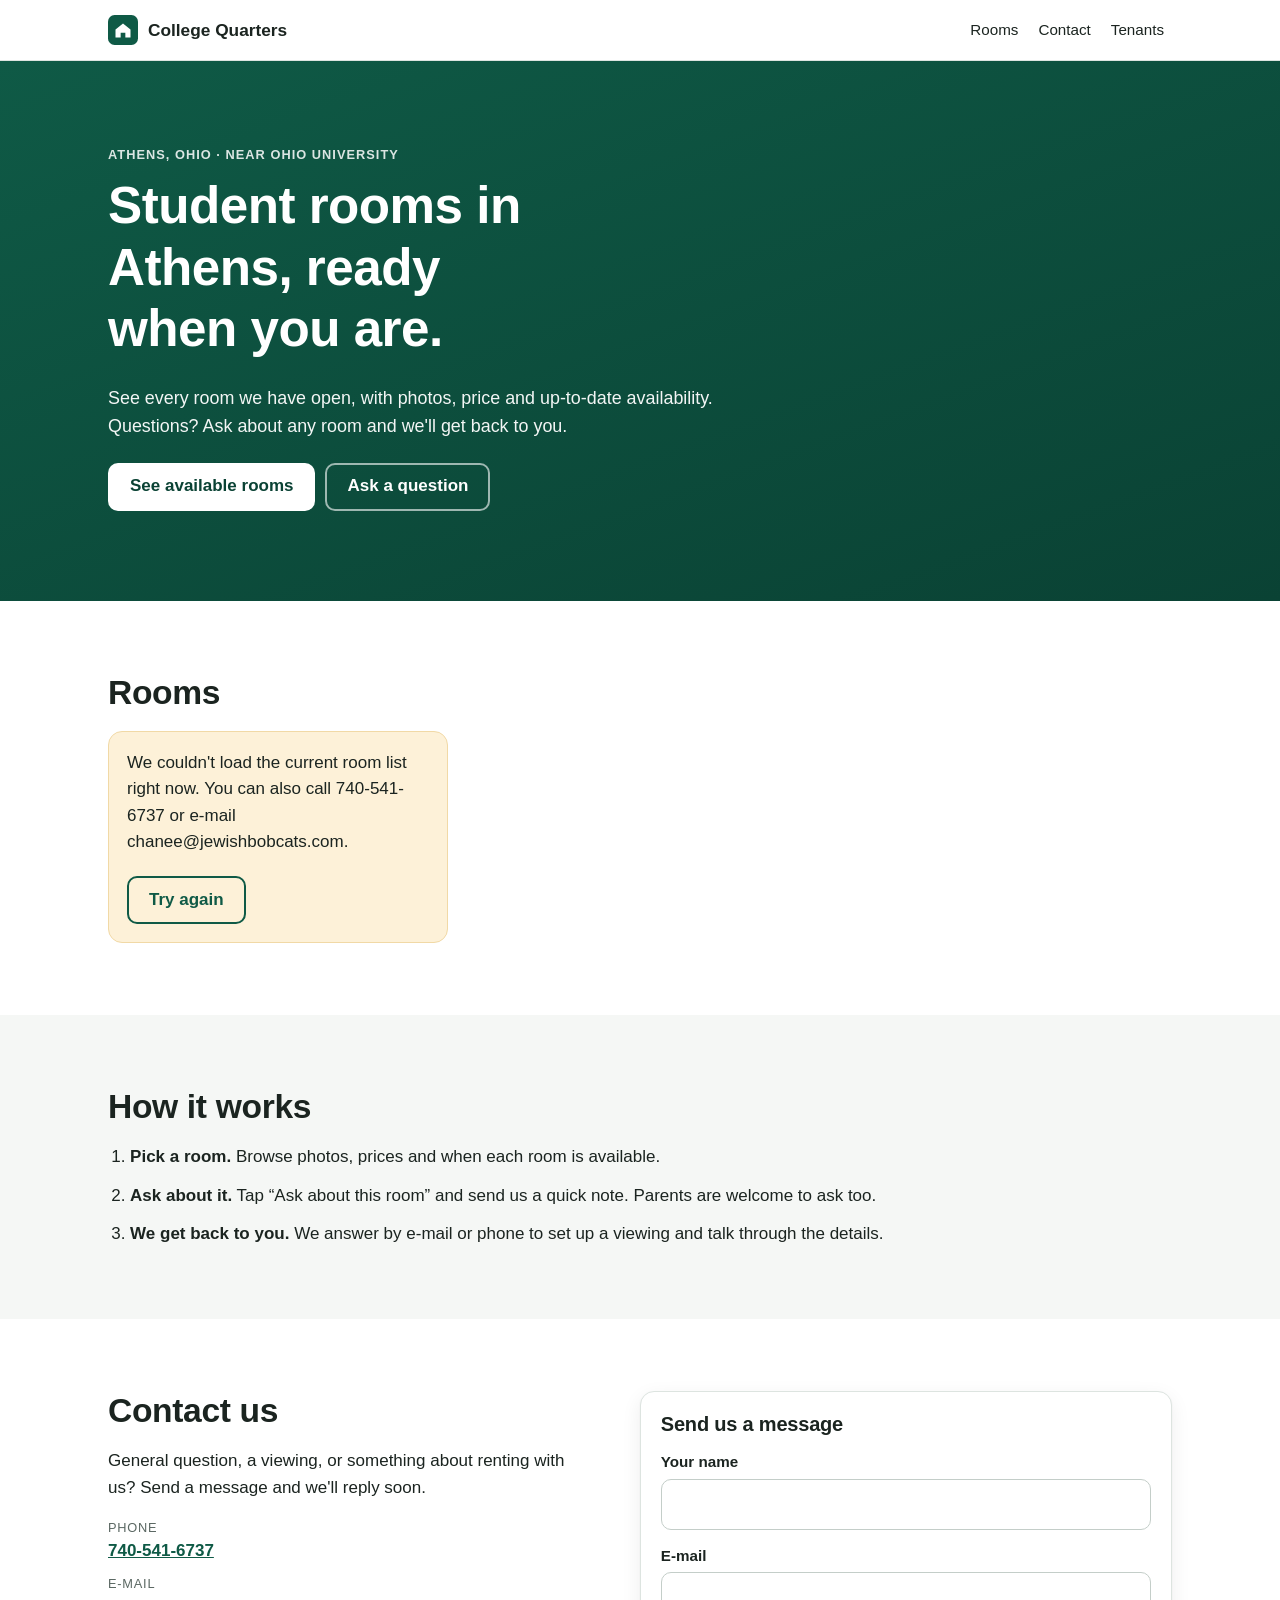
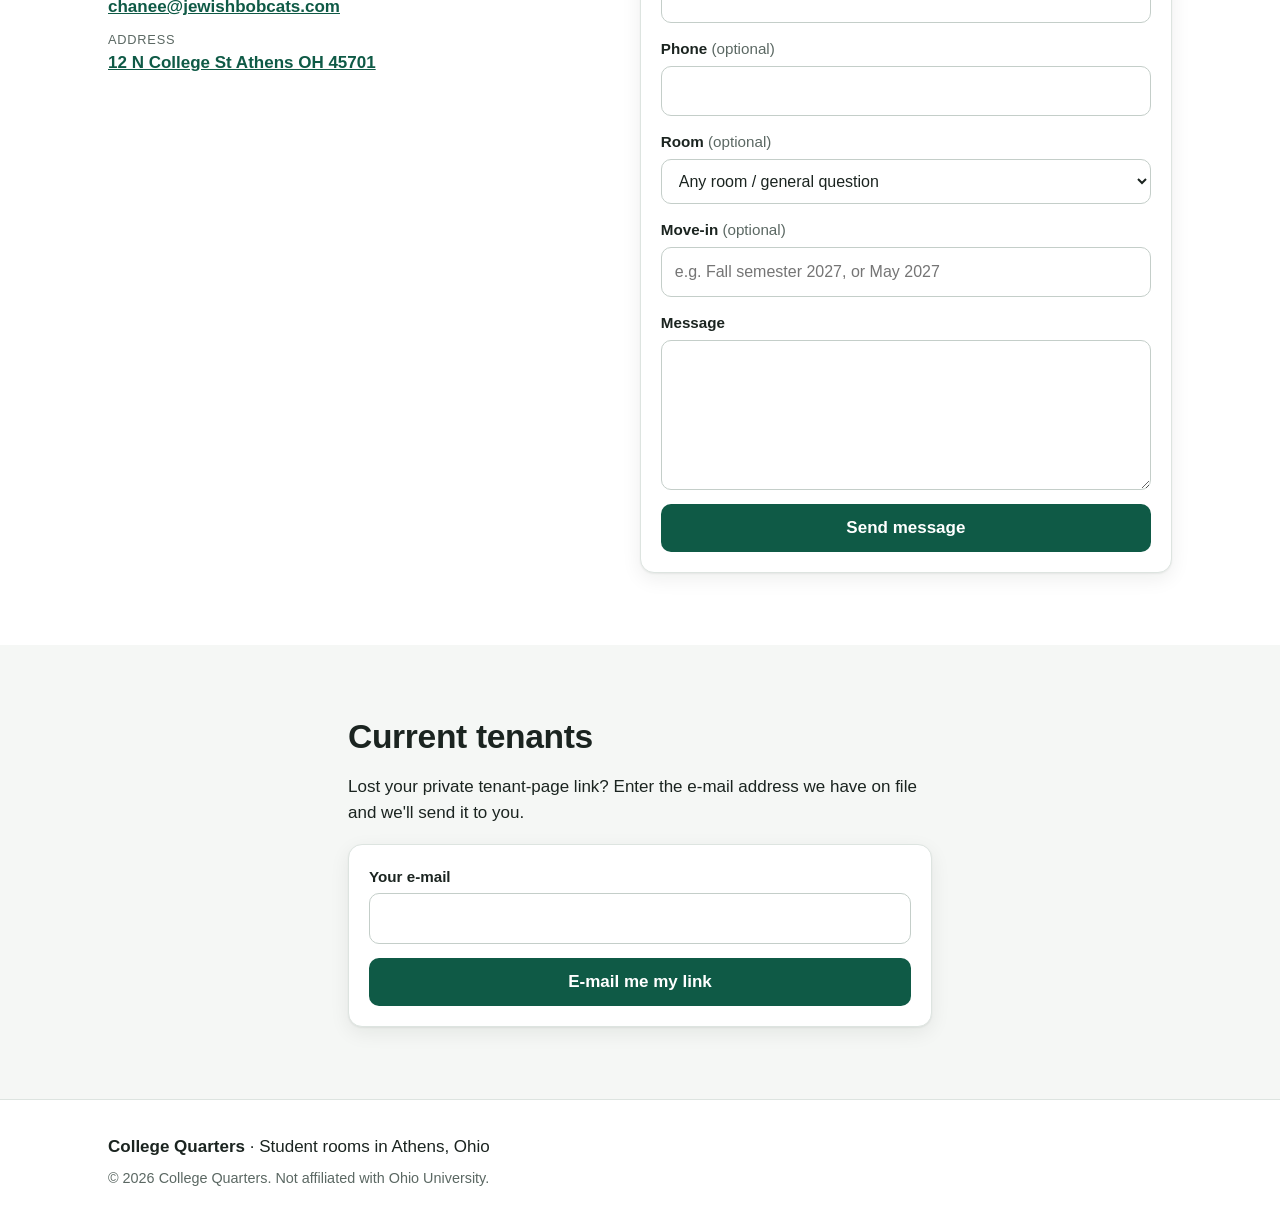
==== commit b74939f4: "Build the site from data/site.json saved by the Rentals app; no live Apps Script calls The Rentals a" ====
--- a/index.html
+++ b/index.html
@@ -29,9 +29,7 @@
   <link rel="icon" href="assets/img/favicon.svg" type="image/svg+xml">
   <link rel="icon" href="assets/img/favicon-32.png" sizes="32x32" type="image/png">
   <link rel="apple-touch-icon" href="assets/img/apple-touch-icon.png">
-  <link rel="preconnect" href="https://script.google.com" crossorigin>
-  <link rel="dns-prefetch" href="https://script.googleusercontent.com">
-  <link rel="stylesheet" href="assets/css/site.css?v=10">
+  <link rel="stylesheet" href="assets/css/site.css?v=11">
 
   <script type="application/ld+json">
   {
@@ -70,10 +68,13 @@
   }
   </script>
 
-  <script src="assets/js/config.js?v=10" defer></script>
-  <script src="assets/js/photos.js?v=10" defer></script>
-  <script src="assets/js/wording.js?v=10" defer></script>
-  <script src="assets/js/app.js?v=10" defer></script>
+  <!-- Rooms and contact details, written in by tools/build_site.py from data/site.json (saved by the Rentals app). -->
+  <script type="application/json" id="cq-data">null</script>
+
+  <script src="assets/js/config.js?v=11" defer></script>
+  <script src="assets/js/photos.js?v=11" defer></script>
+  <script src="assets/js/wording.js?v=11" defer></script>
+  <script src="assets/js/app.js?v=11" defer></script>
 </head>
 <body>
   <a class="skip" href="#main" data-w="nav.skip">Skip to content</a>
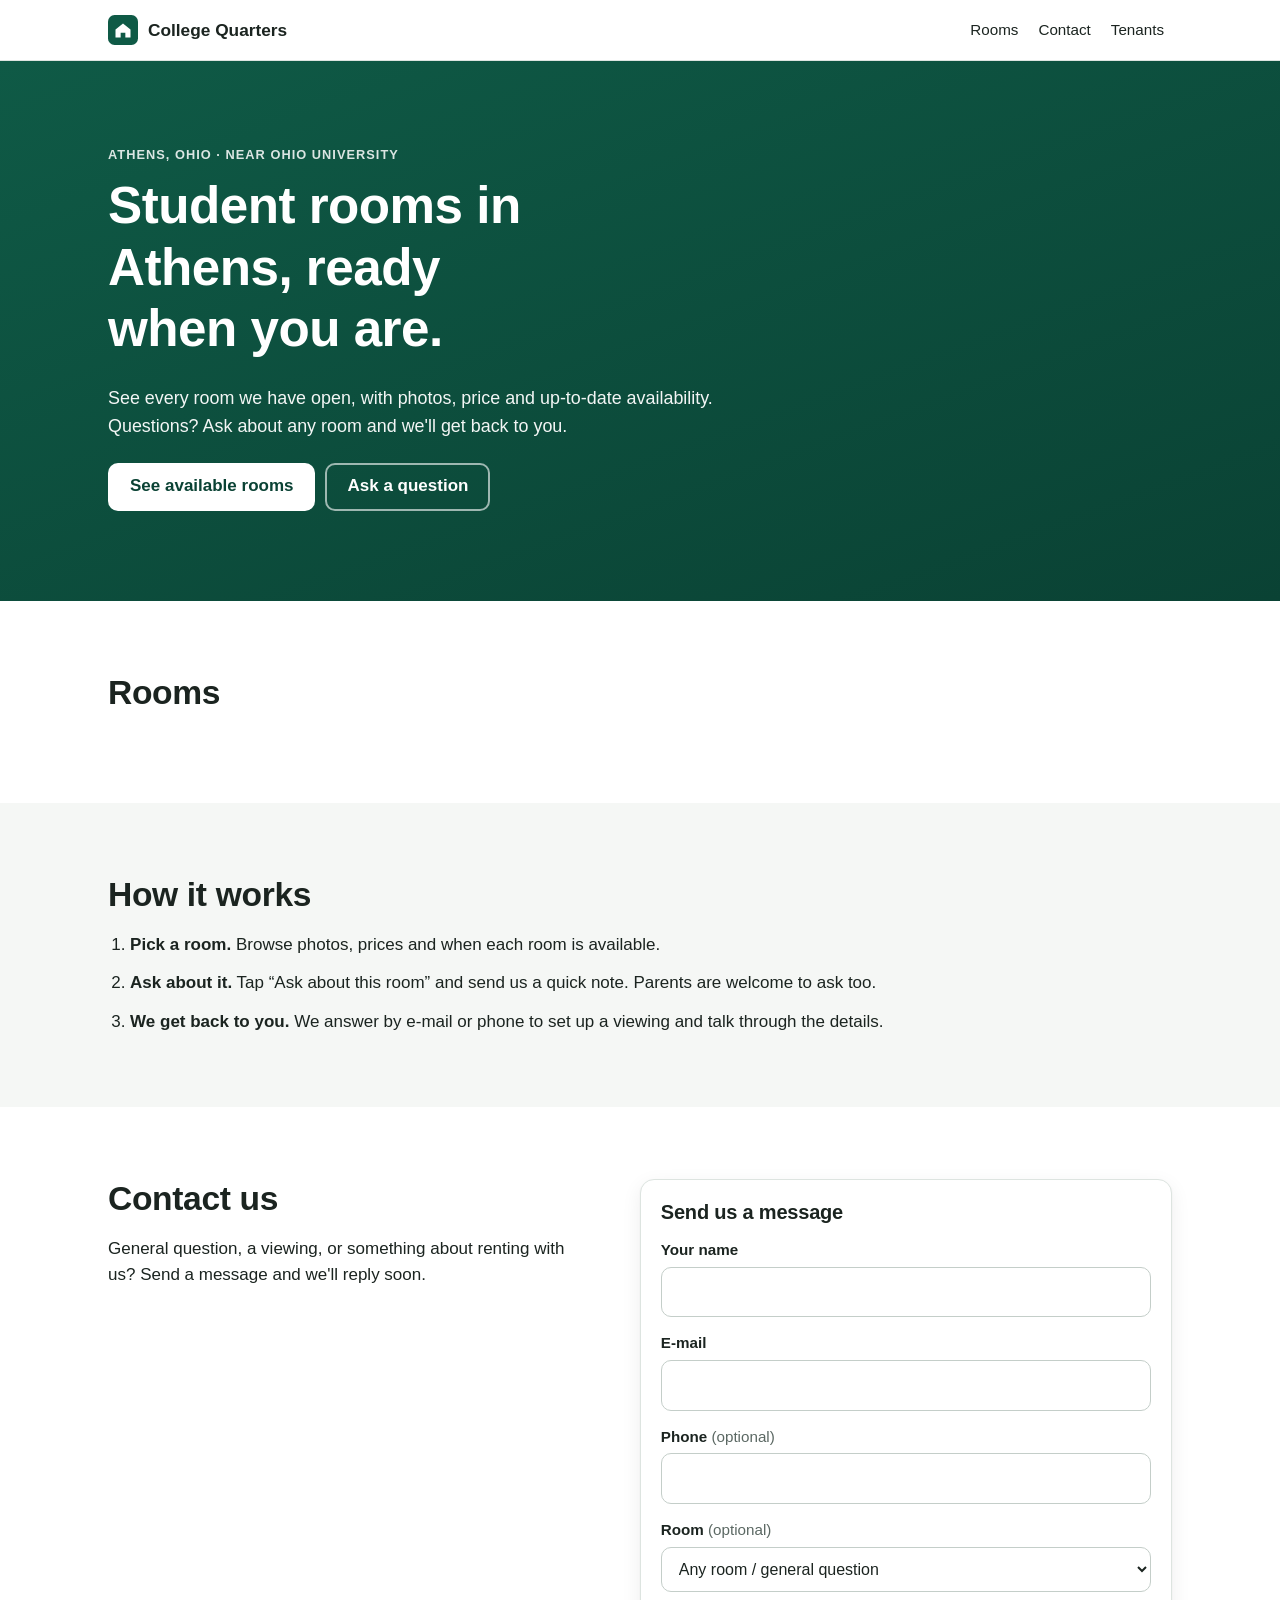
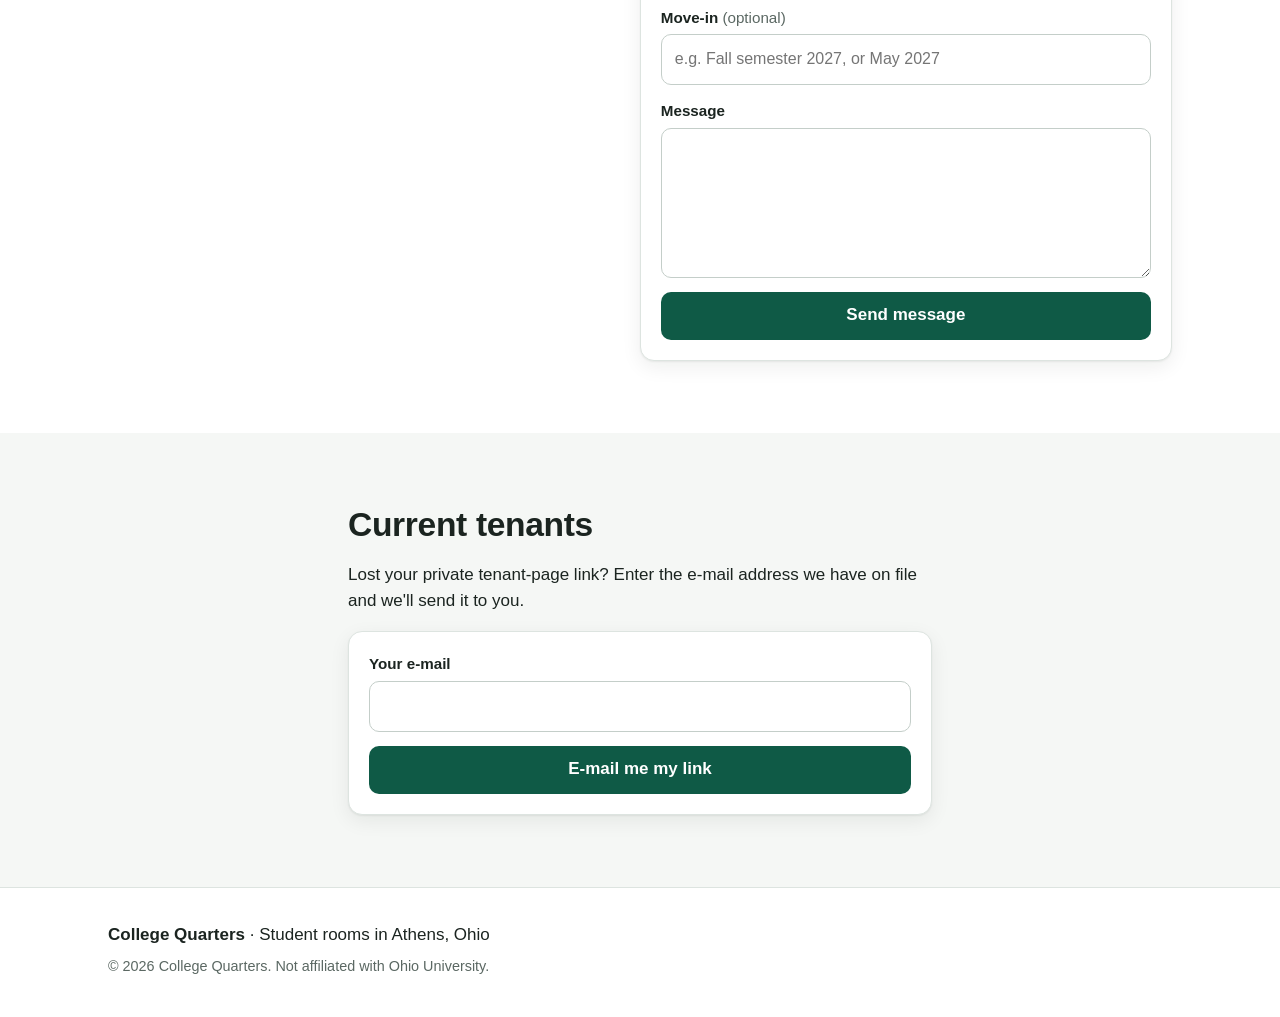
==== commit 02503c78: "SEO: write rooms into the HTML, room pages, structured data, sitemap - The build now writes the room" ====
--- a/index.html
+++ b/index.html
@@ -5,16 +5,16 @@
   <meta name="viewport" content="width=device-width, initial-scale=1, viewport-fit=cover">
   <!-- All visible text comes from wording.json (keys in data-w / data-w-placeholder / data-w-content).
        See CLAUDE.md before editing any text. -->
-  <title data-w="meta.title">College Quarters | Student Rooms for Rent in Athens, Ohio</title>
-  <meta name="description" data-w-content="meta.description" content="Student rooms for rent in Athens, Ohio, for Ohio University students. See photos, prices and live availability, and ask about a room in a minute.">
+  <title data-w="meta.title">Furnished Student Rooms near Ohio University, Athens, Ohio | College Quarters</title>
+  <meta name="description" data-w-content="meta.description" content="Furnished student rooms for rent near Ohio University in Athens, Ohio. See photos, the monthly price and availability of every room, and ask about one in minutes.">
   <link rel="canonical" href="https://collegequarters.net/">
   <meta name="theme-color" content="#0f5a46">
 
   <!-- Link previews (iMessage, WhatsApp, Facebook, Slack, etc.) -->
   <meta property="og:type" content="website">
   <meta property="og:site_name" data-w-content="site.name" content="College Quarters">
-  <meta property="og:title" data-w-content="meta.title" content="College Quarters | Student Rooms for Rent in Athens, Ohio">
-  <meta property="og:description" data-w-content="meta.description" content="Student rooms for rent in Athens, Ohio, for Ohio University students. See photos, prices and live availability, and ask about a room in a minute.">
+  <meta property="og:title" data-w-content="meta.title" content="Furnished Student Rooms near Ohio University, Athens, Ohio | College Quarters">
+  <meta property="og:description" data-w-content="meta.description" content="Furnished student rooms for rent near Ohio University in Athens, Ohio. See photos, the monthly price and availability of every room, and ask about one in minutes.">
   <meta property="og:url" content="https://collegequarters.net/">
   <meta property="og:image" content="https://collegequarters.net/assets/img/og-image.jpg">
   <meta property="og:image:width" content="1200">
@@ -22,39 +22,23 @@
   <meta property="og:image:alt" content="College Quarters: student rooms in Athens, Ohio">
   <meta property="og:locale" content="en_US">
   <meta name="twitter:card" content="summary_large_image">
-  <meta name="twitter:title" data-w-content="meta.title" content="College Quarters | Student Rooms for Rent in Athens, Ohio">
-  <meta name="twitter:description" data-w-content="meta.description" content="Student rooms for rent in Athens, Ohio, for Ohio University students. See photos, prices and live availability, and ask about a room in a minute.">
+  <meta name="twitter:title" data-w-content="meta.title" content="Furnished Student Rooms near Ohio University, Athens, Ohio | College Quarters">
+  <meta name="twitter:description" data-w-content="meta.description" content="Furnished student rooms for rent near Ohio University in Athens, Ohio. See photos, the monthly price and availability of every room, and ask about one in minutes.">
   <meta name="twitter:image" content="https://collegequarters.net/assets/img/og-image.jpg">
 
   <link rel="icon" href="assets/img/favicon.svg" type="image/svg+xml">
   <link rel="icon" href="assets/img/favicon-32.png" sizes="32x32" type="image/png">
   <link rel="apple-touch-icon" href="assets/img/apple-touch-icon.png">
-  <link rel="stylesheet" href="assets/css/site.css?v=11">
-
-  <script type="application/ld+json">
-  {
-    "@context": "https://schema.org",
-    "@type": "LodgingBusiness",
-    "name": "College Quarters",
-    "description": "Student rooms for rent in Athens, Ohio, for Ohio University students. See photos, prices and live availability, and ask about a room in a minute.",
-    "url": "https://collegequarters.net/",
-    "image": "https://collegequarters.net/assets/img/og-image.jpg",
-    "areaServed": "Athens, Ohio",
-    "address": { "@type": "PostalAddress", "addressLocality": "Athens", "addressRegion": "OH", "addressCountry": "US" }
-  }
-  </script>
-
-  <!-- Text the scripts show (messages, buttons on room cards). Same rules as data-w. -->
+  <link rel="stylesheet" href="assets/css/site.css?v=12">
+
+  <!-- Structured data (schema.org) for the business and each room: written in by tools/build_site.py. -->
+  <!--cq:ldjson-->
+
+  <!-- Text the scripts show (messages). Same rules as data-w. -->
   <script type="application/json" id="cq-wording">
   {
     "rooms.numberedName": "Room {room}",
-    "rooms.priceSuffix": "/ month",
     "rooms.noPhotos": "Photos coming soon",
-    "rooms.askButton": "Ask about this room",
-    "rooms.none": "All of our rooms are currently taken. Send us a message to hear about the next opening.",
-    "rooms.noneButton": "Ask about upcoming openings",
-    "rooms.loadError": "We couldn't load the current room list right now.",
-    "rooms.tryAgain": "Try again",
     "common.reachUs": "You can also call {phone} or e-mail {email}.",
     "dialog.title": "Ask about {room}",
     "dialog.message": "Hi, I'm interested in {room}. Is it still available, and can I come see it?",
@@ -68,13 +52,13 @@
   }
   </script>
 
-  <!-- Rooms and contact details, written in by tools/build_site.py from data/site.json (saved by the Rentals app). -->
+  <!-- Phone and e-mail for the scripts' messages, written in by tools/build_site.py from data/site.json. -->
   <script type="application/json" id="cq-data">null</script>
 
-  <script src="assets/js/config.js?v=11" defer></script>
-  <script src="assets/js/photos.js?v=11" defer></script>
-  <script src="assets/js/wording.js?v=11" defer></script>
-  <script src="assets/js/app.js?v=11" defer></script>
+  <script src="assets/js/config.js?v=12" defer></script>
+  <script src="assets/js/photos.js?v=12" defer></script>
+  <script src="assets/js/wording.js?v=12" defer></script>
+  <script src="assets/js/app.js?v=12" defer></script>
 </head>
 <body>
   <a class="skip" href="#main" data-w="nav.skip">Skip to content</a>
@@ -112,15 +96,8 @@
           <h2 id="rooms-title" data-w="rooms.title">Rooms</h2>
         </div>
 
-        <div id="rooms-status" class="status" role="status" aria-live="polite">
-          <div class="skeleton-card" aria-hidden="true"></div>
-          <div class="skeleton-card" aria-hidden="true"></div>
-        </div>
-        <div id="rooms-list" class="rooms"></div>
-
-        <noscript>
-          <p class="notice" data-w="rooms.noscript">Please turn on JavaScript to see our rooms and live availability, or contact us using the details below.</p>
-        </noscript>
+        <!-- Room cards: written in by tools/build_site.py from data/site.json. -->
+        <div id="rooms-list" class="rooms"><!--cq:rooms--></div>
       </div>
     </section>
 
@@ -140,11 +117,7 @@
         <div>
           <h2 id="contact-title" data-w="contact.title">Contact us</h2>
           <p data-w="contact.intro">General question, a viewing, or something about renting with us? Send a message and we'll reply soon.</p>
-          <ul class="contact-list" id="contact-list">
-            <li data-contact="phone" hidden><span class="label" data-w="contact.phoneLabel">Phone</span> <a href="#"></a></li>
-            <li data-contact="email" hidden><span class="label" data-w="contact.emailLabel">E-mail</span> <a href="#"></a></li>
-            <li data-contact="address" hidden><span class="label" data-w="contact.addressLabel">Address</span> <a href="#" target="_blank" rel="noopener"></a></li>
-          </ul>
+          <ul class="contact-list" id="contact-list"><!--cq:contact--></ul>
         </div>
 
         <form class="card form" id="contact-form" data-form="inquiry" novalidate>
@@ -164,7 +137,7 @@
           <div class="field">
             <label for="c-room"><span data-w="contact.roomLabel">Room</span> <span class="opt" data-w="form.optional">(optional)</span></label>
             <select id="c-room" name="room">
-              <option value="" data-w="contact.anyRoom">Any room / general question</option>
+              <option value="" data-w="contact.anyRoom">Any room / general question</option><!--cq:room-options-->
             </select>
           </div>
           <div class="field">
--- a/assets/css/site.css
+++ b/assets/css/site.css
@@ -81,16 +81,16 @@
 
 /* Rooms */
 .rooms { display: grid; gap: 22px; grid-template-columns: 1fr; }
-.status { display: grid; gap: 22px; }
-.status[hidden] { display: none; }
-.skeleton-card { height: 360px; border-radius: var(--radius); background: linear-gradient(90deg, #eef1ef 25%, #f6f8f7 50%, #eef1ef 75%); background-size: 200% 100%; animation: shimmer 1.3s infinite linear; }
-@keyframes shimmer { to { background-position: -200% 0; } }
-@media (prefers-reduced-motion: reduce) { .skeleton-card { animation: none; } html { scroll-behavior: auto; } }
+.rooms > .notice { grid-column: 1 / -1; }
+@media (prefers-reduced-motion: reduce) { html { scroll-behavior: auto; } }
 
 .room { overflow: hidden; display: flex; flex-direction: column; scroll-margin-top: 76px; }
 .room-body { padding: 18px; display: flex; flex-direction: column; gap: 10px; flex: 1; }
 .room-top { display: flex; align-items: baseline; justify-content: space-between; gap: 12px; flex-wrap: wrap; }
 .room-top h3 { margin: 0; }
+.room-top h3 a { color: inherit; text-decoration: none; }
+.room-top h3 a:hover { text-decoration: underline; }
+.details-link { font-weight: 600; align-self: flex-start; padding: 6px 0; }
 .price { margin: 0; font-weight: 700; font-size: 1.15rem; color: var(--green-dark); }
 .desc { white-space: pre-line; color: #33403b; margin: 0; flex: 1; }
 .room .btn { margin-top: 6px; }
@@ -112,6 +112,22 @@
 .gallery-count { position: absolute; right: 10px; bottom: 10px; background: rgba(0,0,0,.6); color: #fff; font-size: .8rem; padding: 2px 9px; border-radius: 999px; pointer-events: none; }
 @media (hover: hover) { .gallery-nav { display: block; } }
 .gallery-nav[hidden], .gallery-count[hidden] { display: none !important; }
+
+/* Room pages */
+.room-page { padding-top: 22px; }
+.crumbs { margin-bottom: 18px; }
+.crumbs a { font-weight: 600; text-decoration: none; display: inline-block; padding: 6px 0; }
+.room-page .eyebrow { text-transform: uppercase; letter-spacing: .08em; font-size: .8rem; font-weight: 600; color: var(--muted); margin-bottom: .5em; }
+.room-title { display: flex; flex-wrap: wrap; align-items: baseline; justify-content: space-between; gap: 4px 16px; }
+.room-title h1 { margin: 0; }
+.room-title .price { font-size: 1.4rem; }
+.room-page .badge { margin: 10px 0 20px; }
+.room-layout { display: grid; gap: 24px; }
+.room-media .gallery { border-radius: var(--radius); }
+.room-info { display: grid; gap: 22px; align-content: start; }
+.h3 { font-size: 1.25rem; }
+.other-rooms { list-style: none; padding: 0; margin: 0; display: grid; gap: 4px; }
+.other-rooms a { font-weight: 600; display: inline-block; padding: 8px 0; }
 
 /* Steps */
 .steps { margin: 0; padding-left: 1.3em; display: grid; gap: 12px; max-width: 46em; }
@@ -182,14 +198,15 @@
   .brand span { display: none; }
 }
 @media (min-width: 700px) {
-  .rooms, .status { grid-template-columns: repeat(2, 1fr); }
+  .rooms { grid-template-columns: repeat(2, 1fr); }
   .hero { padding: 84px 0 90px; }
   .section { padding: 72px 0; }
 }
 @media (min-width: 900px) {
   .two-col { grid-template-columns: 1fr 1.1fr; gap: 48px; align-items: start; }
+  .room-layout { grid-template-columns: 1.25fr 1fr; gap: 40px; align-items: start; }
+  .room-media { position: sticky; top: 80px; }
 }
 @media (min-width: 1000px) {
   .rooms { grid-template-columns: repeat(3, 1fr); }
-  .status { grid-template-columns: repeat(3, 1fr); }
-}
+}
